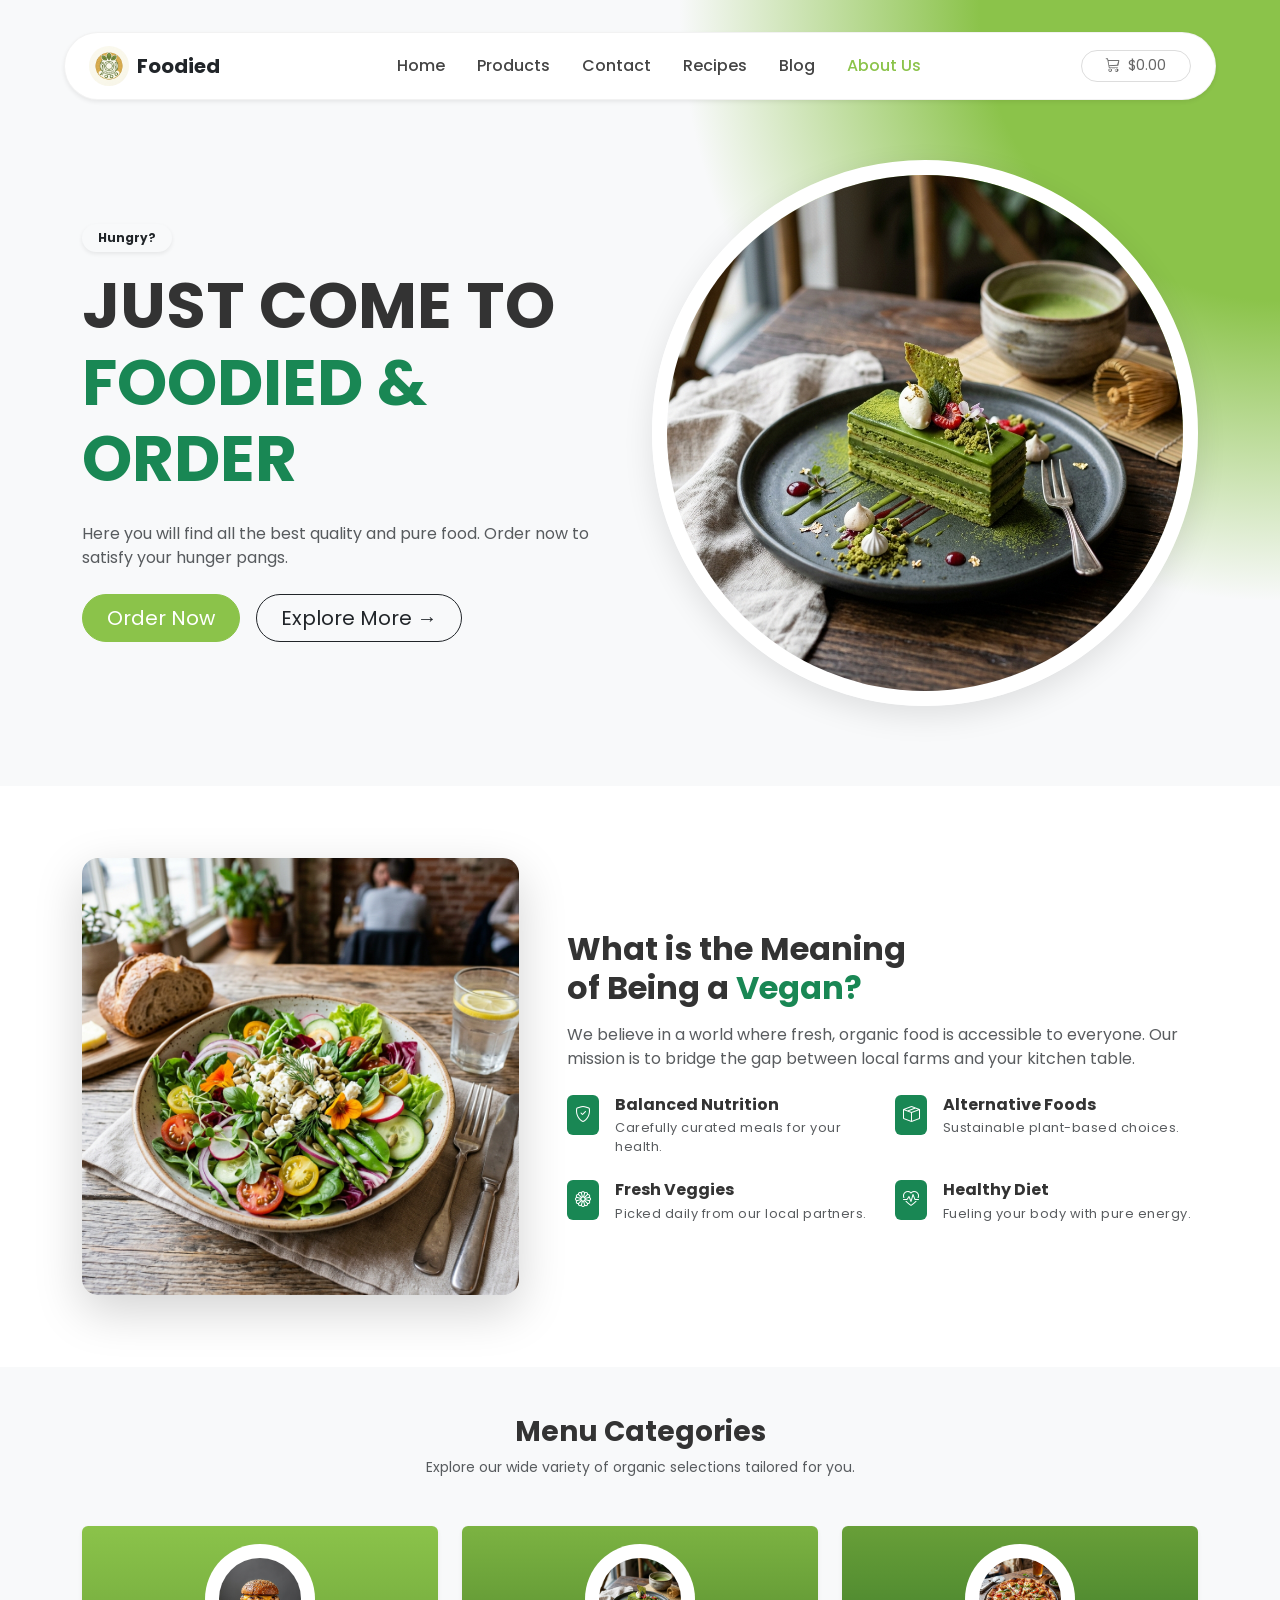
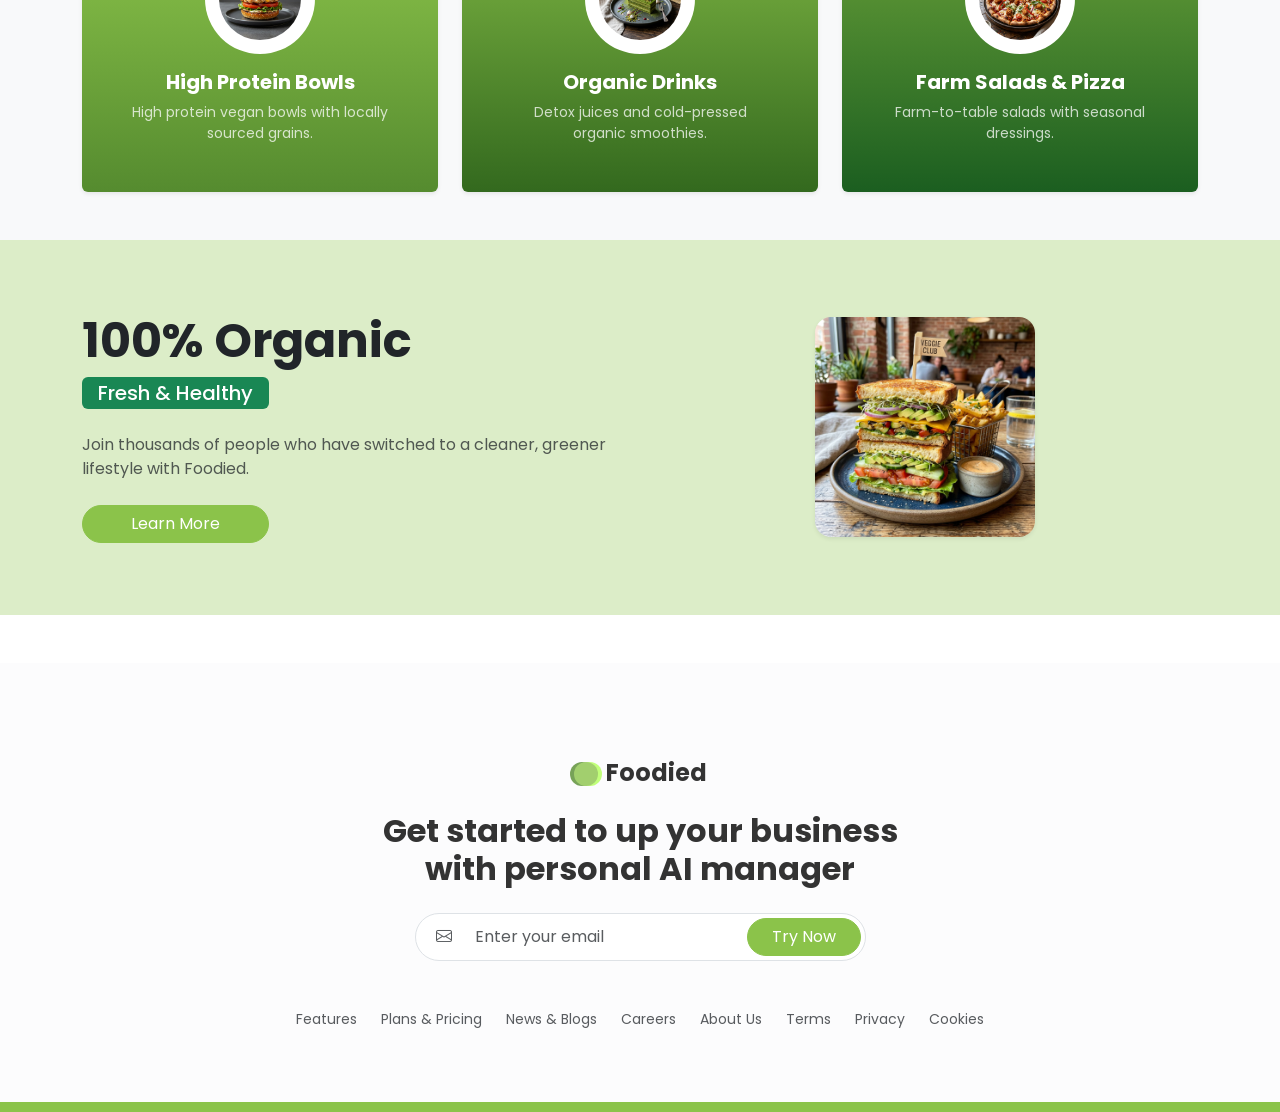
==== about.html @ d5b2a20b "Add files via upload" ====
<!DOCTYPE html>
<html lang="en">
<head>
    <meta charset="UTF-8">
    <meta name="viewport" content="width=device-width, initial-scale=1.0">
    <title>Foodie - Order Now</title>
    <link href="https://cdn.jsdelivr.net/npm/bootstrap@5.3.0/dist/css/bootstrap.min.css" rel="stylesheet">
    <link rel="stylesheet" href="https://cdn.jsdelivr.net/npm/bootstrap-icons@1.11.1/font/bootstrap-icons.css">
    <link href="https://fonts.googleapis.com/css2?family=Poppins:wght@300;400;600;700&display=swap" rel="stylesheet">
     <!-- 💡 ភ្ជាប់បណ្ណាល័យ Animate.css -->
    <link rel="stylesheet" href="https://cdnjs.cloudflare.com/ajax/libs/animate.css/4.1.1/animate.min.css"/>
    <link rel="stylesheet" href="style.css">
</head>
<body>

    <nav class="navbar navbar-expand-lg navbar-floating mt-4">
        <div class="container bg-white shadow-sm rounded-pill py-2 px-4">
            <a class="navbar-brand d-flex align-items-center" href="index.html">
                <div class="logo-placeholder me-2">
                    <img src="image/foodlogo1.jfif" alt="Logo" class="rounded-circle" width="40px" height="40px">
                </div>
                <span class="fw-bold text-dark">Foodied</span>
            </a>

            <button class="navbar-toggler border-0 shadow-none" type="button" data-bs-toggle="collapse" data-bs-target="#navbarNav">
                <span class="navbar-toggler-icon"></span>
            </button>

            <div class="collapse navbar-collapse justify-content-center" id="navbarNav">
                <ul class="navbar-nav gap-3">
                    <li class="nav-item"><a class="nav-link fw-medium" href="index.html">Home</a></li>
                    <li class="nav-item"><a class="nav-link active fw-medium" href="ourproduct.html">Products</a></li>
                    <li class="nav-item"><a class="nav-link fw-medium" href="contact.html">Contact</a></li>
                    <li class="nav-item"><a class="nav-link fw-medium" href="recipe.html">Recipes</a></li>
                    <li class="nav-item"><a class="nav-link fw-medium" href="blog.html">Blog</a></li>
                    <li class="nav-item"><a class="nav-link active fw-medium" href="about.html">About Us</a></li>
                </ul>
            </div>

            <div class="d-lg-none mt-2">
                <button class="btn btn-outline-secondary rounded-pill w-100" type="button" data-bs-toggle="offcanvas" data-bs-target="#cartSidebar">
                    <i class="bi bi-cart3 me-2"></i>Cart (<span class="cart-count">0</span>) - $<span class="cart-total-nav">0.00</span>
                </button>
            </div>
            <div class="d-none d-lg-flex align-items-center gap-2">
                <button class="btn btn-outline-secondary rounded-pill px-4 py-1" type="button" id="currencyBtn" data-bs-toggle="offcanvas" data-bs-target="#cartSidebar">
                    <i class="bi bi-cart3 me-2"></i>$<span class="cart-total-main">0.00</span>
                </button>
        </div>
        </div>
    </nav>

    <section class="hero-section bg-light">
        <div class="container">
            <div class="row align-items-center">
                <div class="col-md-6">
                    <span class="badge rounded-pill bg-light text-dark mb-3 px-3 py-2 shadow-sm">Hungry?</span>
                    <h1 class="display-3 fw-bold">JUST COME TO <br><span class="text-success">FOODIED & ORDER</span></h1>
                    <p class="text-muted my-4">Here you will find all the best quality and pure food. Order now to satisfy your hunger pangs.</p>
                    <div class="d-flex gap-3">
                        <button class="btn btn-success btn-lg rounded-pill px-4">Order Now</button>
                        <button class="btn btn-outline-dark btn-lg rounded-pill px-4">Explore More &rarr;</button>
                    </div>
                </div>
                <div class="col-md-6 text-center position-relative mt-4 mt-md-0">
                    <img src="image/matcha-dessert.jpg" alt="Hero Food" class="img-fluid rounded-circle border-green-main">
                </div>
            </div>
        </div>
    </section>

    <section class="container py-5 my-4">
        <div class="row align-items-center g-5">
            <div class="col-md-5 text-center">
                <img src="image/salads.jpg" class="img-fluid rounded-4 shadow-lg w-100" style="max-height: 450px; object-fit: cover;" alt="Our Mission Team">
            </div>
            <div class="col-md-7">
                <h2 class="fw-bold mb-3">What is the Meaning <br> of Being a <span class="text-success">Vegan?</span></h2>
                <p class="text-muted mb-4">We believe in a world where fresh, organic food is accessible to everyone. Our mission is to bridge the gap between local farms and your kitchen table.</p>
                
                <div class="row g-4">
                    <div class="col-6 d-flex align-items-start gap-3">
                        <div class="bg-success text-white rounded p-2"><i class="bi bi-shield-check"></i></div>
                        <div>
                            <h6 class="fw-bold mb-1">Balanced Nutrition</h6>
                            <p class="x-small text-muted mb-0">Carefully curated meals for your health.</p>
                        </div>
                    </div>
                    <div class="col-6 d-flex align-items-start gap-3">
                        <div class="bg-success text-white rounded p-2"><i class="bi bi-box-seam"></i></div>
                        <div>
                            <h6 class="fw-bold mb-1">Alternative Foods</h6>
                            <p class="x-small text-muted mb-0">Sustainable plant-based choices.</p>
                        </div>
                    </div>
                    <div class="col-6 d-flex align-items-start gap-3">
                        <div class="bg-success text-white rounded p-2"><i class="bi bi-flower1"></i></div>
                        <div>
                            <h6 class="fw-bold mb-1">Fresh Veggies</h6>
                            <p class="x-small text-muted mb-0">Picked daily from our local partners.</p>
                        </div>
                    </div>
                    <div class="col-6 d-flex align-items-start gap-3">
                        <div class="bg-success text-white rounded p-2"><i class="bi bi-heart-pulse"></i></div>
                        <div>
                            <h6 class="fw-bold mb-1">Healthy Diet</h6>
                            <p class="x-small text-muted mb-0">Fueling your body with pure energy.</p>
                        </div>
                    </div>
                </div>
            </div>
        </div>
    </section>

    <section class="bg-light py-5">
        <div class="container text-center">
            <h3 class="fw-bold mb-2">Menu Categories</h3>
            <p class="text-muted small mb-5">Explore our wide variety of organic selections tailored for you.</p>
            
            <div class="row g-4">
                <div class="col-md-4">
                    <div class="category-card-v2 p-5 text-white rounded position-relative overflow-hidden shadow-sm" style="background: linear-gradient(180deg, #8bc34a 0%, #558b2f 100%);">
                        <div class="cat-circle mb-3 mx-auto">
                            <img src="image/chicken-burger.jpg" class="rounded-circle border border-white border-4" width="90" height="90" style="object-fit: cover;">
                        </div>
                        <h5 class="fw-bold">High Protein Bowls</h5>
                        <p class="small opacity-75 mb-0">High protein vegan bowls with locally sourced grains.</p>
                    </div>
                </div>
                <div class="col-md-4">
                    <div class="category-card-v2 p-5 text-white rounded position-relative overflow-hidden shadow-sm" style="background: linear-gradient(180deg, #7cb342 0%, #33691e 100%);">
                        <div class="cat-circle mb-3 mx-auto">
                            <img src="image/matcha-dessert.jpg" class="rounded-circle border border-white border-4" width="90" height="90" style="object-fit: cover;">
                        </div>
                        <h5 class="fw-bold">Organic Drinks</h5>
                        <p class="small opacity-75 mb-0">Detox juices and cold-pressed organic smoothies.</p>
                    </div>
                </div>
                <div class="col-md-4">
                    <div class="category-card-v2 p-5 text-white rounded position-relative overflow-hidden shadow-sm" style="background: linear-gradient(180deg, #689f38 0%, #1b5e20 100%);">
                        <div class="cat-circle mb-3 mx-auto">
                            <img src="image/chicken-pizza.jpg" class="rounded-circle border border-white border-4" width="90" height="90" style="object-fit: cover;">
                        </div>
                        <h5 class="fw-bold">Farm Salads & Pizza</h5>
                        <p class="small opacity-75 mb-0">Farm-to-table salads with seasonal dressings.</p>
                    </div>
                </div>
            </div>
        </div>
    </section>

    <section class="organic-banner py-5" style="background-color: #dcedc8;">
        <div class="container py-4">
            <div class="row align-items-center">
                <div class="col-md-6">
                    <h2 class="display-5 fw-bold text-dark">100% Organic</h2>
                    <h3 class="bg-success d-inline-block text-white px-3 py-1 rounded fs-5 fw-medium">Fresh & Healthy</h3>
                    <p class="mt-3 text-muted">Join thousands of people who have switched to a cleaner, greener lifestyle with Foodied.</p>
                    <button class="btn btn-success rounded-pill px-5 mt-2">Learn More</button>
                </div>
                <div class="col-md-6 d-none d-md-block text-center">
                    <img src="image/veggie-sandwich.jpg" class="img-fluid rounded-4 shadow-sm opacity-90" style="max-height: 220px; object-fit: cover;" alt="Vegetable Medley">
                </div>
            </div>
        </div>
    </section>
    <!--card-->
   <!-- 🛍️ Shopping Cart Offcanvas Sidebar -->
    <div class="offcanvas offcanvas-end rounded-start-4" tabindex="-1" id="cartSidebar" aria-labelledby="cartSidebarLabel">
        <div class="offcanvas-header border-bottom">
            <h5 class="offcanvas-title fw-bold" id="cartSidebarLabel"><i class="bi bi-basket3-fill text-success me-2"></i>My Cart</h5>
            <button type="button" class="btn-close shadow-none" data-bs-dismiss="offcanvas" aria-label="Close"></button>
        </div>
        <div class="offcanvas-body d-flex flex-column justify-content-between">
            <div id="cartItemsList" class="overflow-y-auto pe-2">
                <p class="text-muted text-center py-5 empty-cart-msg">Your cart is empty!</p>
            </div>
            
            <!-- 🎯 ផ្នែកជ្រើសរើសលេខតុ (Table Number Option) -->
            <div class="customer-info-form border-top pt-3 mt-2 text-start">
                <div class="mb-3 position-relative">
                    <label for="customerTable" class="form-label small fw-bold text-dark d-flex align-items-center gap-1 mb-1">
                        <span>🎯</span> សូមជ្រើសរើសលេខតុរបស់អ្នក <span class="text-danger small">*</span>
                    </label>
                    <div class="input-group input-group-sm">
                        <span class="input-group-text bg-white border-end-0 text-muted rounded-start-3"><i class="bi bi-grid-3x3-gap-fill text-success"></i></span>
                        <select id="customerTable" class="form-select border-start-0 rounded-end-3 ps-1 shadow-none" style="cursor: pointer;">
                            <option value="" selected disabled>-- ចុចទីនេះដើម្បីរើសលេខតុ --</option>
                            <option value="Table 1">🪑 Table 01</option>
                            <option value="Table 2">🪑 Table 02</option>
                            <option value="Table 3">🪑 Table 03</option>
                            <option value="Table 4">🪑 Table 04</option>
                            <option value="Table 5">🪑 Table 05</option>
                            <option value="Table 6">🪑 Table 06</option>
                            <option value="Table 7">🪑 Table 07</option>
                            <option value="Table 8">🪑 Table 08</option>
                            <option value="Table 9">🪑 Table 09</option>
                            <option value="Table 10">🪑 Table 10</option>
                        </select>
                    </div>
                </div>
            </div>

            <div class="border-top pt-3 mt-3">
                <div class="d-flex justify-content-between align-items-center mb-3">
                    <span class="fw-semibold fs-5 text-dark">Total:</span>
                    <span class="fw-bold fs-4 text-success">$<span id="cartTotalValue">0.00</span></span>
                </div>
                <button id="checkoutBtn" class="btn btn-success btn-lg rounded-pill w-100 py-2 fw-medium shadow-sm mb-2">Proceed To Checkout</button>
                <button class="btn btn-outline-danger btn-sm rounded-pill w-100 py-1" id="clearCartBtn">Clear All</button>
            </div>
        </div>
    </div>
    <footer class="footer-section pt-5 mt-5">
        <div class="container text-center py-5">
            <div class="d-flex justify-content-center align-items-center mb-4">
                <div class="footer-logo-icon me-2"></div>
                <span class="fw-bold h4 mb-0">Foodied</span>
            </div>

            <h2 class="fw-bold mb-4">Get started to up your business <br> with personal AI manager</h2>

            <div class="row justify-content-center mb-5">
                <div class="col-md-6 col-lg-5">
                    <div class="newsletter-form d-flex align-items-center p-1 bg-white border rounded-pill">
                        <div class="input-group">
                            <span class="input-group-text border-0 bg-transparent ps-3">
                                <i class="bi bi-envelope text-muted"></i>
                            </span>
                            <input type="email" class="form-control border-0 shadow-none" placeholder="Enter your email">
                            <button class="btn btn-success rounded-pill px-4 ms-2" type="button">Try Now</button>
                        </div>
                    </div>
                </div>
            </div>

            <div class="footer-links d-flex flex-wrap justify-content-center gap-4 mb-4">
                <a href="#" class="text-decoration-none text-muted small">Features</a>
                <a href="#" class="text-decoration-none text-muted small">Plans & Pricing</a>
                <a href="#" class="text-decoration-none text-muted small">News & Blogs</a>
                <a href="#" class="text-decoration-none text-muted small">Careers</a>
                <a href="#" class="text-decoration-none text-muted small">About Us</a>
                <a href="#" class="text-decoration-none text-muted small">Terms</a>
                <a href="#" class="text-decoration-none text-muted small">Privacy</a>
                <a href="#" class="text-decoration-none text-muted small">Cookies</a>
            </div>
        </div>
        
        <div class="footer-bottom-bar"></div>
    </footer>

   <script src="https://code.jquery.com/jquery-3.6.0.min.js"></script>
    <script src="https://cdn.jsdelivr.net/npm/bootstrap@5.3.0/dist/js/bootstrap.bundle.min.js"></script>
    <script src="cart.js?v=1.1"></script>
    <script src="script.js"></script>
</body>
</html>
---- style.css ----
/* ==========================================================================
   1. GLOBAL STYLES & BODY
   ========================================================================== */
body {
    font-family: 'Poppins', sans-serif;
    color: #333;
    overflow-x: hidden;
    padding-top: 0;
}

/* ==========================================================================
   2. HEADER / NAVIGATION (Fixed Floating & Mobile Menu Layout)
   ========================================================================== */
.navbar-floating {
    position: absolute;
    top: 0;
    width: 100%;
    z-index: 1050; /* 💡 បង្កើន z-index ដើម្បីកុំឱ្យប្រអប់ផ្សេងៗបាំងពេលទម្លាក់ម៉ឺនុយ */
}

.navbar-floating .container {
    max-width: 90%;
    border: 1px solid rgba(0,0,0,0.05);
    transition: all 0.3s ease;
}

.nav-link {
    color: #444 !important;
    transition: color 0.3s ease;
}

.nav-link:hover, .nav-link.active {
    color: #8bc34a !important; /* Matches our brand green */
}

#currencyBtn {
    border-color: #ddd;
    color: #666;
    font-size: 0.9rem;
}

#currencyBtn:hover {
    background-color: #f8f9fa;
    color: #333;
}

/* 💡 បន្ថែមស្ទីលសម្រាប់ម៉ឺនុយទូរស័ព្ទ (Mobile Menu Dropdown) */
@media (max-width: 991.98px) {
    .navbar-floating .navbar-collapse {
        background-color: #ffffff; /* ធ្វើឱ្យប្រអប់ទម្លាក់មកមានពណ៌ស */
        margin-top: 15px;
        padding: 20px;
        border-radius: 20px;
        box-shadow: 0 15px 30px rgba(0,0,0,0.1);
        border: 1px solid rgba(0,0,0,0.05);
    }
    
    .navbar-floating .container {
        border-radius: 25px !important; /* រក្សារាង Pill លើ Mobile */
    }
}

/* ==========================================================================
   3. HERO SECTION (Adjusted Padding to avoid overlap)
   ========================================================================== */
.hero-section {
    padding: 160px 0 80px 0; /* 💡 បង្កើន padding-top ដើម្បីរុញអក្សរចុះមកក្រោម កុំឱ្យ Nav បាំង */
    background: radial-gradient(circle at top right, #8bc34a 20%, transparent 40%);
}

@media (max-width: 767.98px) {
    .hero-section {
        padding: 130px 0 60px 0; /* កែសម្រួល padding ឱ្យសមស្របនឹងអេក្រង់ទូរស័ព្ទ */
        text-center: center; /* ធ្វើឱ្យអក្សរនៅចំកណ្តាលលើទូរស័ព្ទ */
    }
}

/* ==========================================================================
   4. PRODUCT CARDS & POPULAR ITEMS (Fixed Image Overlap & Sizes)
   ========================================================================== */
.border-green-main {
    border: 15px solid #ffffff;
    box-shadow: 0 10px 30px rgba(0,0,0,0.1);
}

.food-card {
    border-radius: 20px;
    background: #fff;
    transition: transform 0.3s ease, box-shadow 0.3s ease;
}

.food-card:hover {
    transform: translateY(-10px);
    box-shadow: 0 15px 30px rgba(0,0,0,0.1) !important;
}

.img-container img {
    width: 120px;
    height: 120px;
    object-fit: cover;
    border: 5px solid #8bc34a;
}

/* 💡 បន្ថែមការរៀបចំទម្រង់ប៊ូតុង និងកាតទំនិញនៅលើទូរស័ព្ទដៃ */
@media (max-width: 575.98px) {
    .food-card {
        padding: 15px !important; /* បន្ថយគម្លាតក្នុងប្រអប់បន្តិចពេលអេក្រង់តូច */
    }
    .img-container img {
        width: 90px;  /* បន្ថយទំហំរូបភាពលើទូរស័ព្ទកុំឱ្យធំពេក */
        height: 90px;
    }
    .food-card h5 {
        font-size: 0.95rem; /* បង្រួមអក្សរចំណងជើងទំនិញ */
    }
}

.btn-success {
    background-color: #8bc34a;
    border-color: #8bc34a;
}

.btn-success:hover {
    background-color: #7cb342;
    border-color: #7cb342;
}

/* ==========================================================================
   5. RECIPE PAGE & PROMO BOXES
   ========================================================================== */
.promo-box {
    border-radius: 4px;
    background-size: cover;
    background-position: center;
    min-height: 250px;
}

.main-promo { background-color: #f8f9fa; border: 1px solid #eee; }
.sale-promo { background-color: #ffb300; }
.green-promo { background-color: #7cb342; }
.red-promo { background-color: #c62828; }

.category-card {
    transition: transform 0.3s ease;
}

.category-card:hover {
    transform: translateY(-5px);
    background-color: #ffffff !important;
    box-shadow: 0 5px 15px rgba(0,0,0,0.05);
}

.w-fit { width: fit-content; }

/* ==========================================================================
   6. FOOTER STYLES (Standard Footer)
   ========================================================================== */
.footer-section {
    background-color: #fcfcfd;
}

.footer-logo-icon {
    width: 24px;
    height: 24px;
    background-color: #8bc34a;
    border-radius: 50%;
    box-shadow: 4px 0 0 #b2ff59, -4px 0 0 #558b2f;
    opacity: 0.8;
}

.newsletter-form {
    background: #ffffff;
    border: 1px solid #e0e0e0;
    border-radius: 50px;
}

.newsletter-form .form-control:focus {
    box-shadow: none;
}

.footer-links a:hover {
    color: #8bc34a !important;
}

.footer-bottom-bar {
    height: 10px;
    background-color: #8bc34a;
    width: 100%;
}

/* ==========================================================================
   7. RECIPE FOOTER & ABOUT PAGE STYLES
   ========================================================================== */
.recipe-footer {
    background-color: #f9f9f9;
}

.footer-logo-dot {
    width: 20px;
    height: 20px;
    background-color: #8bc34a;
    border-radius: 50%;
    position: relative;
}

.footer-logo-dot::after {
    content: '';
    position: absolute;
    width: 100px; /* 💡 Fix: បង្កើនទំហំ width ឱ្យត្រូវកុំឱ្យបាត់រូបភាព */
    height: 10px;
    background-color: transparent;
}

.newsletter-pill {
    transition: border-color 0.3s ease;
}

.newsletter-pill:focus-within {
    border-color: #8bc34a !important;
}

.recipe-footer a:hover {
    color: #8bc34a !important;
    padding-left: 5px;
    transition: all 0.3s ease;
}

.category-card-v2 {
    transition: transform 0.3s ease;
    cursor: pointer;
}

.category-card-v2:hover {
    transform: translateY(-10px);
}

.cat-circle {
    width: 110px;
    height: 110px;
    background: white;
    border-radius: 50%;
    display: flex;
    align-items: center;
    justify-content: center;
    padding: 5px;
    margin-top: -30px; 
}

.organic-banner {
    position: relative;
    overflow: hidden;
}

/* Global Extra Small Text Utility */
.x-small { 
    font-size: 0.8rem !important; 
    letter-spacing: 0.5px;
}
/*Blog*/
/* ==========================================================================
   BLOG PAGE EXCLUSIVE STYLES (blog.css)
   ========================================================================== */

/* ស្ទីលកាតព័ត៌មានប្លុក */
.blog-card {
    border-radius: 20px !important;
    overflow: hidden;
    transition: transform 0.3s ease, box-shadow 0.3s ease;
}

.blog-card:hover {
    transform: translateY(-8px);
    box-shadow: 0 15px 30px rgba(0,0,0,0.08) !important;
}

/* ប្រអប់គ្រប់គ្រងរូបភាព និង Badge លើរូប */
.blog-img-box {
    position: relative;
    overflow: hidden;
    height: 220px;
}

.blog-img-box img {
    width: 100%;
    height: 100%;
    object-fit: cover;
    transition: transform 0.5s ease;
}

.blog-card:hover .blog-img-box img {
    transform: scale(1.06);
}

.blog-badge {
    position: absolute;
    top: 15px;
    left: 15px;
    background-color: #8bc34a;
    color: #ffffff;
    font-size: 0.8rem;
    font-medium;
    padding: 6px 14px;
    border-radius: 20px;
    box-shadow: 0 4px 10px rgba(139, 195, 74, 0.3);
}

/* ព័ត៌មាន Meta (កាលបរិច្ឆេទ និងអ្នកសរសេរ) */
.blog-meta {
    font-size: 0.8rem;
    color: #888;
}

.blog-meta i {
    color: #8bc34a;
}

.blog-title a {
    font-size: 1.15rem;
    line-height: 1.4;
    transition: color 0.3s ease;
}

.blog-title a:hover, .hover-green:hover {
    color: #8bc34a !important;
}

/* តុបតែង Sidebar */
.sidebar-box {
    border-radius: 20px;
    border: 1px solid rgba(0,0,0,0.03);
}

.border-green-title {
    position: relative;
    padding-bottom: 10px;
}

.border-green-title::after {
    content: '';
    position: absolute;
    bottom: 0;
    left: 0;
    width: 40px;
    height: 3px;
    background-color: #8bc34a;
    border-radius: 2px;
}

.search-pill {
    border-radius: 30px;
}

/* តុបតែង Pagination (លេខប្តូរទំព័រ) */
.page-list-link {
    display: block;
    padding: 10px 16px;
    background-color: #f8f9fa;
    color: #444;
    text-decoration: none;
    border-radius: 50%;
    font-weight: 500;
    transition: all 0.3s ease;
}

.page-item.active .page-list-link, .page-list-link:hover {
    background-color: #8bc34a;
    color: #ffffff;
    box-shadow: 0 4px 10px rgba(139, 195, 74, 0.25);
}

/* Responsive Support */
@media (max-width: 767.98px) {
    .blog-img-box {
        height: 180px;
    }
    .blog-title a {
        font-size: 1rem;
    }
}
/*Card*/
.offcanvas {
    max-width: 360px !important;
}
.offcanvas-body::-webkit-scrollbar {
    width: 5px;
}
.offcanvas-body::-webkit-scrollbar-thumb {
    background-color: #8bc34a;
    border-radius: 10px;
}
/* ==========================================================================
   FIX CART SIDEBAR OVERLAP & MENUS
   ========================================================================== */

/* 💡 ១. កំណត់ឱ្យផ្ទាំងកន្ត្រកទំនិញ (Cart Sidebar) ស្ថិតនៅលើគេបង្អស់ជានិច្ច មិនឱ្យអ្វីបាំងបាន */
.offcanvas {
    z-index: 1100 !important; /* ធំជាង z-index របស់ Navbar */
    max-width: 360px !important;
}

/* 💡 ២. កំណត់ឱ្យផ្ទៃងងឹតនៅខាងក្រោយកន្ត្រក (Backdrop) ស្ថិតនៅពីលើ Navbar ដែរ */
.offcanvas-backdrop {
    z-index: 1090 !important;
}

/* 💡 ៣. រក្សាកម្រិត Navbar ឱ្យនៅក្រោម Cart ពេលបើកកន្ត្រកទំនិញ */
.navbar-floating {
    position: absolute;
    top: 0;
    width: 100%;
    z-index: 1050; /* តូចជាងកម្រិតរបស់ .offcanvas */
}

/* 💡 ៤. តុបតែងប្រអប់កន្ត្រកទំនិញបន្ថែមឱ្យមើលទៅស្រឡះស្អាត */
#cartItemsList {
    max-height: 60vh;
}

/* តុបតែងរបាររមូរ (Scrollbar) ក្នុងកន្ត្រកឱ្យមានរាងតូចស្អាតបែបធម្មជាតិ */
#cartItemsList::-webkit-scrollbar {
    width: 5px;
}
#cartItemsList::-webkit-scrollbar-thumb {
    background-color: #8bc34a;
    border-radius: 10px;
}

/* តុបតែងប្រអប់លោត Alert Toast ពេលទិញទំនិញ */
.toast {
    background-color: #8bc34a !important; /* ពណ៌បៃតងប្រេន Foodied */
    box-shadow: 0 10px 25px rgba(139, 195, 74, 0.3) !important;
    opacity: 0.95;
}
.toast-body {
    font-size: 0.9rem;
    letter-spacing: 0.3px;
}
/* ==========================================================================
   BLOG DETAIL EXTRA COMMENT STYLES
   ========================================================================== */
.blog-content p {
    margin-bottom: 20px;
    font-size: 0.98rem;
}

blockquote {
    font-style: italic;
    font-size: 1.05rem;
}

.comment-avatar {
    width: 50px;
    height: 50px;
    object-fit: cover;
}

.comment-form-box input:focus, .comment-form-box textarea:focus {
    border-color: #8bc34a !important;
    box-shadow: 0 0 0 0.25rem rgba(139, 195, 74, 0.15) !important;
}
/* why we choose us*/
/* ==========================================================================
   ✨ PREMIUM STYLES FOR "WHY CHOOSE US?" SECTION
   ========================================================================== */

/* ផ្ទៃខាងក្រោយបែប Gradient ស្រាលស្រទន់ */
.bg-gradient-light {
    background: linear-gradient(180deg, #fdfdfd 0%, #f4f7f4 100%);
}

/* តុបតែងអក្សរចំណងជើងឱ្យមានទឹកដម */
.section-title-accent {
    font-size: 2.2rem;
    letter-spacing: -0.5px;
    font-weight: 700 !important;
}

/* ស្ទីលកាតបែបអាជីពលំដាប់ខ្ពស់ */
.premium-feature-card {
    border-radius: 24px !important;
    background: #ffffff !important;
    transition: all 0.4s cubic-bezier(0.16, 1, 0.3, 1);
    position: relative;
}

/* ស្រមោលសាយភាយស្រាលបែបសកល (Smooth Shadow) */
.shadow-smooth {
    box-shadow: 0 10px 40px rgba(0, 0, 0, 0.03) !important;
}

/* ចលនាអណ្តែតរលូនពេល Hover លើកាត */
.premium-feature-card:hover {
    transform: translateY(-10px);
    box-shadow: 0 20px 50px rgba(139, 195, 74, 0.12) !important;
}

/* ប្រអប់រង្វង់ព័ទ្ធជុំវិញ Icon */
.feature-icon-wrapper {
    width: 70px;
    height: 70px;
    border-radius: 50%;
    display: flex;
    align-items: center;
    justify-content: center;
    font-size: 1.8rem;
    transition: all 0.3s ease;
}

/* ពណ៌ផ្ទៃខាងក្រោយ និង Icon បៃតងបែបសរីរាង្គ */
.bg-success-light {
    background-color: rgba(139, 195, 74, 0.12) !important;
    color: #8bc34a !important;
}

/* ចលនាបង្វិលថ្នមៗនៃ Icon ពេល Hover */
.premium-feature-card:hover .feature-icon-wrapper {
    background-color: #8bc34a !important;
    color: #ffffff !important;
    transform: scale(1.05);
}

/* តុបតែងចំណងជើងក្នុងកាត */
.card-heading {
    font-size: 1.25rem;
    letter-spacing: -0.2px;
}
/*Ourproduct*/
/* ជំនួយពណ៌ស្អាតបន្ថែមសម្រាប់ទំព័រ Our Product */
.bg-success-subtle {
    background-color: rgba(139, 195, 74, 0.12) !important;
}

.product-item-card {
    transition: all 0.3s ease;
}
/* Animation all page */
.animate__animated {
    --animate-duration: 0.8s; /* កំណត់ល្បឿនរត់ ០.៨ វិនាទី (ល្មមសមសួន មិនលឿនមិនយឺត) */
}

/* បន្ថែមចលនា Product Cart */
.food-card, .product-item-card .food-card, .premium-feature-card {
    transition: transform 0.4s cubic-bezier(0.16, 1, 0.3, 1), box-shadow 0.4s cubic-bezier(0.16, 1, 0.3, 1) !important;
}
/* ==========================================================================
   🎨 FOODIED PREMIUM TABLE SELECTOR STYLES
   ========================================================================== */
.foodie-table-selector .table-icon-badge {
    background-color: rgba(25, 135, 84, 0.1);
    color: #198754;
    width: 24px;
    height: 24px;
    display: flex;
    align-items: center;
    justify-content: center;
    border-radius: 6px;
    font-size: 0.85rem;
}

.foodie-table-selector .custom-select-wrapper {
    display: flex;
    align-items: center;
}

/* រចនាប្រអប់ Select ទាំងមូលឡើងវិញ */
.foodie-table-selector .custom-foodie-select {
    padding-top: 12px;
    padding-bottom: 12px;
    padding-left: 45px; /* ទុកចន្លោះសម្រាប់ Icon ខាងមុខ */
    padding-right: 40px;
    border: 1.5px solid #e2e8f0;
    border-radius: 14px !important;
    font-family: 'Poppins', 'Kantumruy Pro', sans-serif;
    font-size: 0.92rem;
    color: #4a5568;
    font-medium: 500;
    background-color: #ffffff;
    transition: all 0.3s cubic-bezier(0.4, 0, 0.2, 1);
    appearance: none; /* លុបព្រួញចាស់ចោល */
    background-image: url("data:image/svg+xml,%3csvg xmlns='http://www.w3.org/2000/svg' viewBox='0 0 16 16'%3e%3cpath fill='none' stroke='%23198754' stroke-linecap='round' stroke-linejoin='round' stroke-width='2' d='m2 5 6 6 6-6'/%3e%3c/svg%3e");
    background-repeat: no-repeat;
    background-position: right 16px center;
    background-size: 12px ease;
}

/* បន្ថែម Icon លេចធ្លោនៅខាងក្នុងប្រអប់ Select */
.foodie-table-selector .select-leading-icon {
    position: absolute;
    left: 16px;
    z-index: 5;
    pointer-events: none;
    font-size: 1.1rem;
    display: flex;
    align-items: center;
    transition: all 0.3s ease;
}

/* 💥 Hover Effect: ពេលក្រឡែកមកមើល ឬដាក់ Mouse ពីលើ */
.foodie-table-selector .custom-foodie-select:hover {
    border-color: #A3E635; /* ពណ៌បៃតងខ្ចីបែប Foodie */
    background-color: #f8fafc;
}

/* 💥 Focus Effect: ពេលចុចជ្រើសរើស */
.foodie-table-selector .custom-foodie-select:focus {
    border-color: #198754;
    background-color: #fff;
    box-shadow: 0 0 0 4px rgba(25, 135, 84, 0.15) !important;
}

/* រចនាផ្ទាំង Option ពេលទម្លាក់ចុះក្រោម */
.foodie-table-selector .custom-foodie-select option {
    padding: 12px;
    font-size: 1rem;
    background-color: #ffffff;
    color: #2d3748;
}

/* សម្រាប់ទូរស័ព្ទដៃឱ្យមើលទៅរឹតតែហាប់ណែនស្អាត */
@media (max-width: 576px) {
    .foodie-table-selector .custom-foodie-select {
        padding-top: 10px;
        padding-bottom: 10px;
        font-size: 0.88rem;
        border-radius: 12px !important;
    }
    .foodie-table-selector .select-leading-icon {
        font-size: 1rem;
        left: 14px;
    }
}
/*Select Box Cart*/
/* រចនាបថលម្អិតសម្រាប់ Custom Select Box */
    .custom-foodied-select {
        height: 48px;
        font-size: 0.95rem;
        border: 1px solid rgba(0, 0, 0, 0.08);
        background-color: #ffffff;
        color: #212529 !important;
        transition: all 0.25s cubic-bezier(0.4, 0, 0.2, 1);
    }
    
    /* ពេលភ្ញៀវចុចចំ (Focus) ឱ្យលោតពន្លឺរង្សីពណ៌បៃតងស្រទន់ */
    .custom-foodied-select:focus {
        border-color: #198754 !important;
        box-shadow: 0 0 0 4px rgba(25, 135, 84, 0.15) !important;
        background-color: #ffffff;
    }
    
    /* កែសម្រួលគម្លាត Padding ខាងឆ្វេងសម្រាប់ទុកចន្លោះឱ្យ Icon */
    .py-2-5 {
        padding-top: 0.65rem !important;
        padding-bottom: 0.65rem !important;
    }
    .ps-5 {
        padding-left: 2.85rem !important;
    }
    
    /* បង្កើត Smooth Animation សម្រាប់ Wrapper */
    .table-selection-wrapper {
        animation: fadeInUp 0.5s ease;
    }
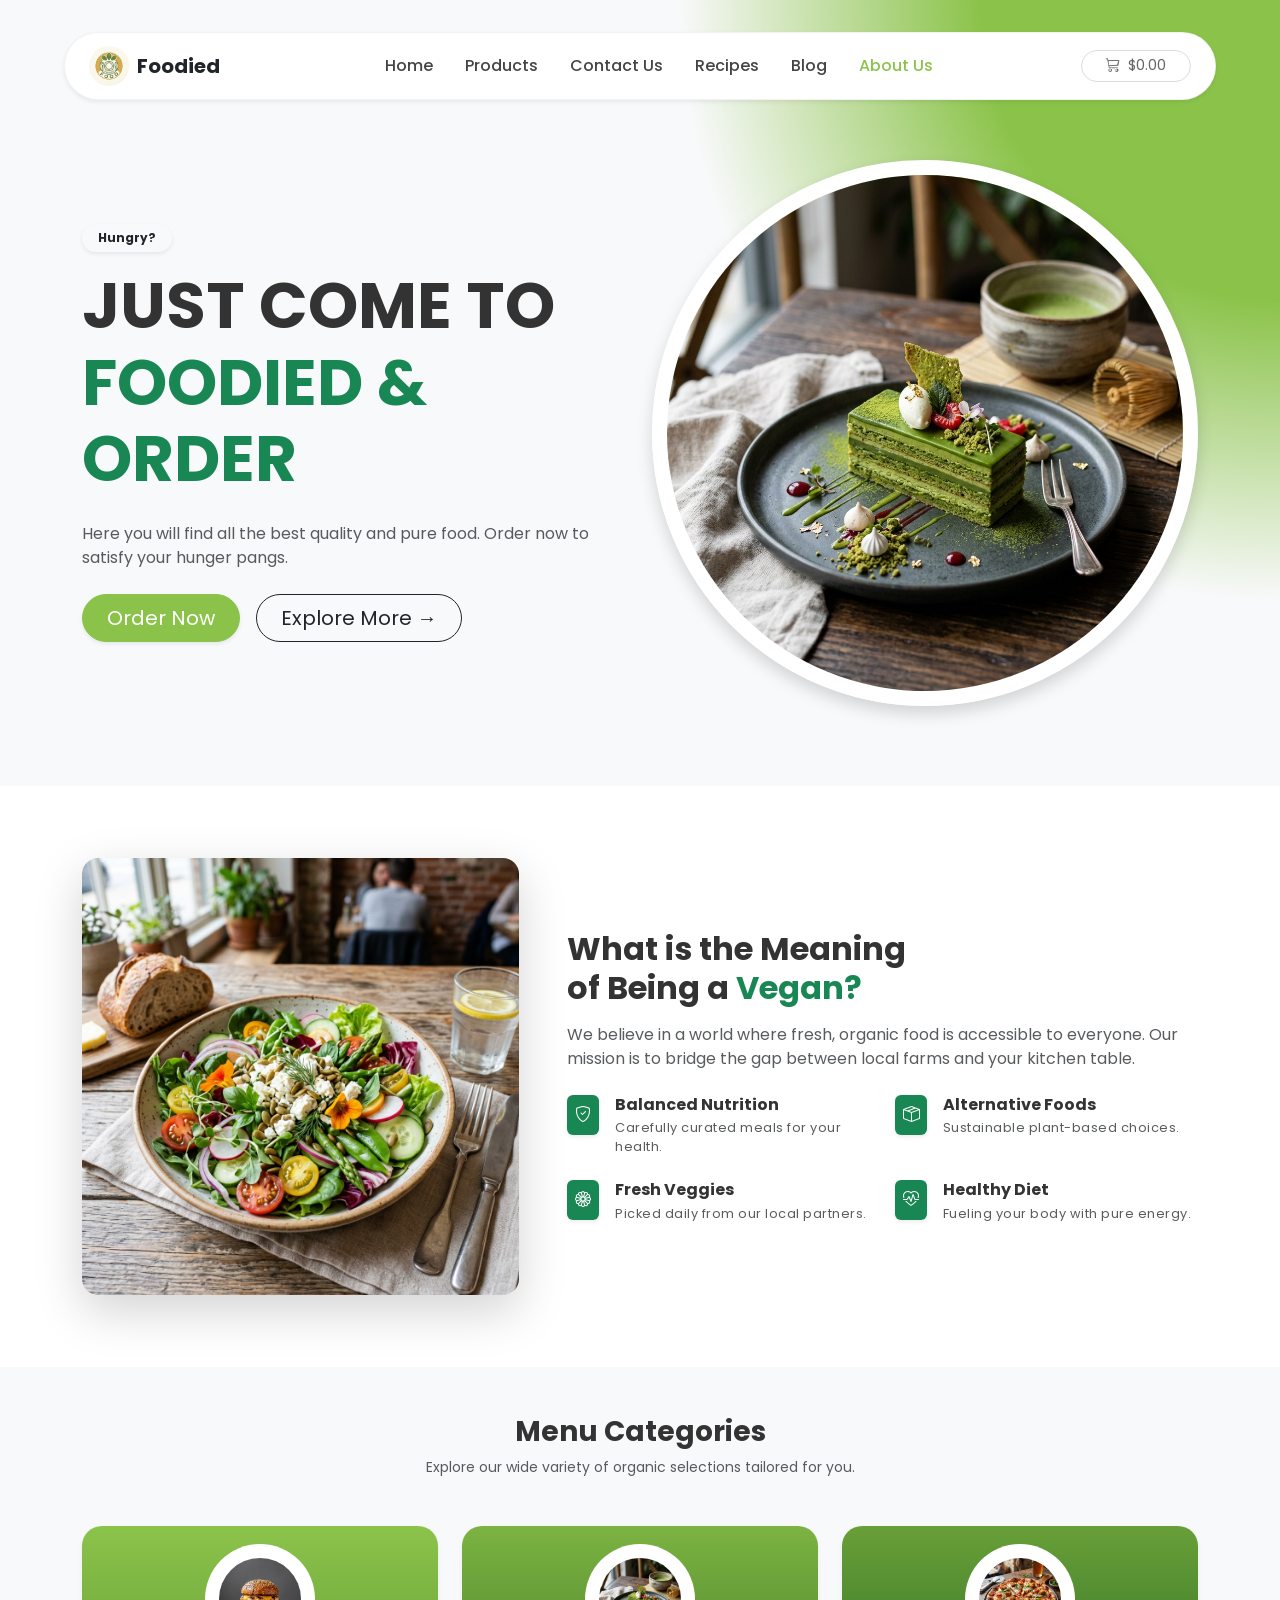
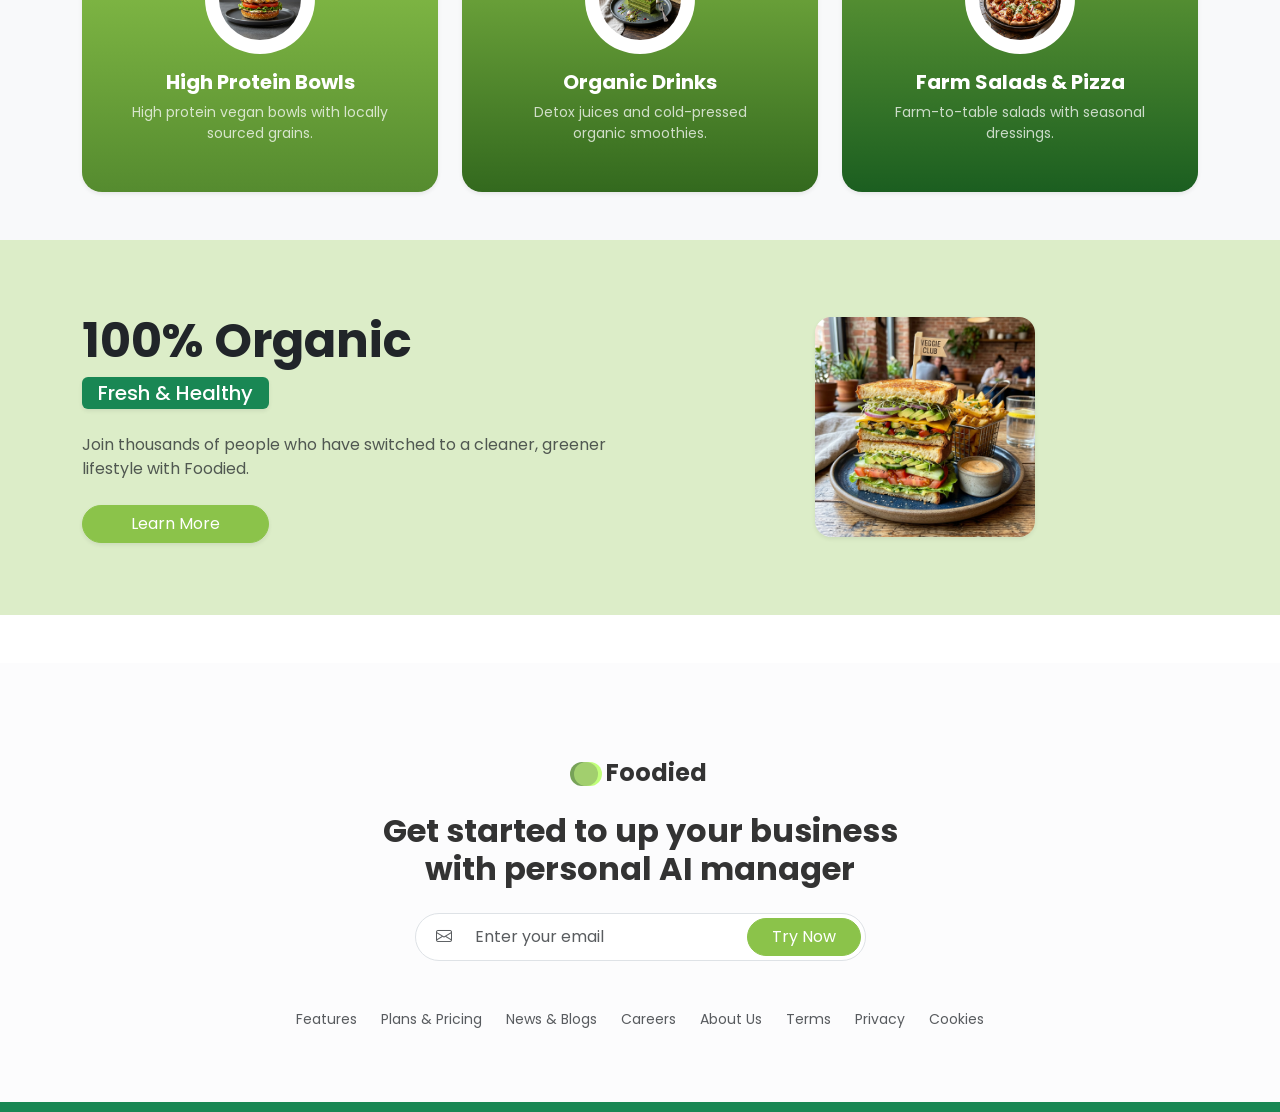
==== commit b77f779b: "about.html" ====
--- a/about.html
+++ b/about.html
@@ -3,16 +3,41 @@
 <head>
     <meta charset="UTF-8">
     <meta name="viewport" content="width=device-width, initial-scale=1.0">
-    <title>Foodie - Order Now</title>
+    <title>Foodied - About Us</title>
     <link href="https://cdn.jsdelivr.net/npm/bootstrap@5.3.0/dist/css/bootstrap.min.css" rel="stylesheet">
     <link rel="stylesheet" href="https://cdn.jsdelivr.net/npm/bootstrap-icons@1.11.1/font/bootstrap-icons.css">
-    <link href="https://fonts.googleapis.com/css2?family=Poppins:wght@300;400;600;700&display=swap" rel="stylesheet">
+    <link href="https://fonts.googleapis.com/css2?family=Poppins:wght@300;400;500;600;700&display=swap" rel="stylesheet">
      <!-- 💡 ភ្ជាប់បណ្ណាល័យ Animate.css -->
     <link rel="stylesheet" href="https://cdnjs.cloudflare.com/ajax/libs/animate.css/4.1.1/animate.min.css"/>
     <link rel="stylesheet" href="style.css">
+    
+    <style>
+        /* 🎨 ស្ទីលបន្ថែមផ្តាច់មុខសម្រាប់ Custom Select Box តាមរូប edited-image.png */
+        .custom-foodied-select {
+            height: 48px;
+            font-size: 0.95rem;
+            border: 1px solid rgba(0, 0, 0, 0.08);
+            background-color: #ffffff;
+            color: #212529 !important;
+            transition: all 0.25s cubic-bezier(0.4, 0, 0.2, 1);
+        }
+        .custom-foodied-select:focus {
+            border-color: #198754 !important;
+            box-shadow: 0 0 0 4px rgba(25, 135, 84, 0.15) !important;
+            background-color: #ffffff;
+        }
+        .py-2-5 {
+            padding-top: 0.65rem !important;
+            padding-bottom: 0.65rem !important;
+        }
+        .ps-5 {
+            padding-left: 2.85rem !important;
+        }
+    </style>
 </head>
 <body>
 
+    <!-- ⚡ Header Navigation Bar (Fixed & Responsive) -->
     <nav class="navbar navbar-expand-lg navbar-floating mt-4">
         <div class="container bg-white shadow-sm rounded-pill py-2 px-4">
             <a class="navbar-brand d-flex align-items-center" href="index.html">
@@ -27,81 +52,85 @@
             </button>
 
             <div class="collapse navbar-collapse justify-content-center" id="navbarNav">
-                <ul class="navbar-nav gap-3">
+                <ul class="navbar-nav gap-2 gap-lg-3 my-2 my-lg-0">
                     <li class="nav-item"><a class="nav-link fw-medium" href="index.html">Home</a></li>
-                    <li class="nav-item"><a class="nav-link active fw-medium" href="ourproduct.html">Products</a></li>
-                    <li class="nav-item"><a class="nav-link fw-medium" href="contact.html">Contact</a></li>
+                    <li class="nav-item"><a class="nav-link fw-medium" href="ourproduct.html">Products</a></li>
+                    <li class="nav-item"><a class="nav-link fw-medium" href="contact.html">Contact Us</a></li>
                     <li class="nav-item"><a class="nav-link fw-medium" href="recipe.html">Recipes</a></li>
                     <li class="nav-item"><a class="nav-link fw-medium" href="blog.html">Blog</a></li>
-                    <li class="nav-item"><a class="nav-link active fw-medium" href="about.html">About Us</a></li>
+                    <li class="nav-item"><a class="nav-link active fw-medium" href="about.html">About Us</a></li> <!-- 💡 Fix: Active តែលើ About Us ប៉ុណ្ណោះ -->
                 </ul>
-            </div>
-
-            <div class="d-lg-none mt-2">
-                <button class="btn btn-outline-secondary rounded-pill w-100" type="button" data-bs-toggle="offcanvas" data-bs-target="#cartSidebar">
-                    <i class="bi bi-cart3 me-2"></i>Cart (<span class="cart-count">0</span>) - $<span class="cart-total-nav">0.00</span>
-                </button>
-            </div>
+                <!-- ប៊ូតុង Cart លើ Mobile -->
+                <div class="d-lg-none mt-2">
+                    <button class="btn btn-outline-secondary rounded-pill w-100" type="button" data-bs-toggle="offcanvas" data-bs-target="#cartSidebar">
+                        <i class="bi bi-cart3 me-2"></i>Cart (<span class="cart-count">0</span>) - $<span class="cart-total-nav">0.00</span>
+                    </button>
+                </div>
+            </div>
+
+            <!-- ប៊ូតុង Cart លើ Desktop -->
             <div class="d-none d-lg-flex align-items-center gap-2">
                 <button class="btn btn-outline-secondary rounded-pill px-4 py-1" type="button" id="currencyBtn" data-bs-toggle="offcanvas" data-bs-target="#cartSidebar">
                     <i class="bi bi-cart3 me-2"></i>$<span class="cart-total-main">0.00</span>
                 </button>
-        </div>
+            </div>
         </div>
     </nav>
 
+    <!-- Hero Section -->
     <section class="hero-section bg-light">
-        <div class="container">
+        <div class="container animate__animated animate__fadeIn">
             <div class="row align-items-center">
                 <div class="col-md-6">
                     <span class="badge rounded-pill bg-light text-dark mb-3 px-3 py-2 shadow-sm">Hungry?</span>
                     <h1 class="display-3 fw-bold">JUST COME TO <br><span class="text-success">FOODIED & ORDER</span></h1>
                     <p class="text-muted my-4">Here you will find all the best quality and pure food. Order now to satisfy your hunger pangs.</p>
                     <div class="d-flex gap-3">
-                        <button class="btn btn-success btn-lg rounded-pill px-4">Order Now</button>
+                        <button class="btn btn-success btn-lg rounded-pill px-4 shadow-sm">Order Now</button>
                         <button class="btn btn-outline-dark btn-lg rounded-pill px-4">Explore More &rarr;</button>
                     </div>
                 </div>
                 <div class="col-md-6 text-center position-relative mt-4 mt-md-0">
-                    <img src="image/matcha-dessert.jpg" alt="Hero Food" class="img-fluid rounded-circle border-green-main">
-                </div>
-            </div>
-        </div>
-    </section>
-
+                    <img src="image/matcha-dessert.jpg" alt="Hero Food" class="img-fluid rounded-circle border-green-main shadow">
+                </div>
+            </div>
+        </div>
+    </section>
+
+    <!-- Meaning of Vegan Section -->
     <section class="container py-5 my-4">
         <div class="row align-items-center g-5">
-            <div class="col-md-5 text-center">
+            <div class="col-md-5 text-center animate__animated animate__fadeInLeft">
                 <img src="image/salads.jpg" class="img-fluid rounded-4 shadow-lg w-100" style="max-height: 450px; object-fit: cover;" alt="Our Mission Team">
             </div>
-            <div class="col-md-7">
+            <div class="col-md-7 animate__animated animate__fadeInRight">
                 <h2 class="fw-bold mb-3">What is the Meaning <br> of Being a <span class="text-success">Vegan?</span></h2>
                 <p class="text-muted mb-4">We believe in a world where fresh, organic food is accessible to everyone. Our mission is to bridge the gap between local farms and your kitchen table.</p>
                 
                 <div class="row g-4">
                     <div class="col-6 d-flex align-items-start gap-3">
-                        <div class="bg-success text-white rounded p-2"><i class="bi bi-shield-check"></i></div>
+                        <div class="bg-success text-white rounded p-2 shadow-sm"><i class="bi bi-shield-check"></i></div>
                         <div>
                             <h6 class="fw-bold mb-1">Balanced Nutrition</h6>
                             <p class="x-small text-muted mb-0">Carefully curated meals for your health.</p>
                         </div>
                     </div>
                     <div class="col-6 d-flex align-items-start gap-3">
-                        <div class="bg-success text-white rounded p-2"><i class="bi bi-box-seam"></i></div>
+                        <div class="bg-success text-white rounded p-2 shadow-sm"><i class="bi bi-box-seam"></i></div>
                         <div>
                             <h6 class="fw-bold mb-1">Alternative Foods</h6>
                             <p class="x-small text-muted mb-0">Sustainable plant-based choices.</p>
                         </div>
                     </div>
                     <div class="col-6 d-flex align-items-start gap-3">
-                        <div class="bg-success text-white rounded p-2"><i class="bi bi-flower1"></i></div>
+                        <div class="bg-success text-white rounded p-2 shadow-sm"><i class="bi bi-flower1"></i></div>
                         <div>
                             <h6 class="fw-bold mb-1">Fresh Veggies</h6>
                             <p class="x-small text-muted mb-0">Picked daily from our local partners.</p>
                         </div>
                     </div>
                     <div class="col-6 d-flex align-items-start gap-3">
-                        <div class="bg-success text-white rounded p-2"><i class="bi bi-heart-pulse"></i></div>
+                        <div class="bg-success text-white rounded p-2 shadow-sm"><i class="bi bi-heart-pulse"></i></div>
                         <div>
                             <h6 class="fw-bold mb-1">Healthy Diet</h6>
                             <p class="x-small text-muted mb-0">Fueling your body with pure energy.</p>
@@ -112,6 +141,7 @@
         </div>
     </section>
 
+    <!-- Menu Categories Section -->
     <section class="bg-light py-5">
         <div class="container text-center">
             <h3 class="fw-bold mb-2">Menu Categories</h3>
@@ -119,27 +149,27 @@
             
             <div class="row g-4">
                 <div class="col-md-4">
-                    <div class="category-card-v2 p-5 text-white rounded position-relative overflow-hidden shadow-sm" style="background: linear-gradient(180deg, #8bc34a 0%, #558b2f 100%);">
+                    <div class="category-card-v2 p-5 text-white rounded position-relative overflow-hidden shadow-sm" style="background: linear-gradient(180deg, #8bc34a 0%, #558b2f 100%); border-radius: 20px !important;">
                         <div class="cat-circle mb-3 mx-auto">
-                            <img src="image/chicken-burger.jpg" class="rounded-circle border border-white border-4" width="90" height="90" style="object-fit: cover;">
+                            <img src="image/chicken-burger.jpg" class="rounded-circle border border-white border-4 animate__animated animate__zoomIn" width="90" height="90" style="object-fit: cover;">
                         </div>
                         <h5 class="fw-bold">High Protein Bowls</h5>
                         <p class="small opacity-75 mb-0">High protein vegan bowls with locally sourced grains.</p>
                     </div>
                 </div>
                 <div class="col-md-4">
-                    <div class="category-card-v2 p-5 text-white rounded position-relative overflow-hidden shadow-sm" style="background: linear-gradient(180deg, #7cb342 0%, #33691e 100%);">
+                    <div class="category-card-v2 p-5 text-white rounded position-relative overflow-hidden shadow-sm" style="background: linear-gradient(180deg, #7cb342 0%, #33691e 100%); border-radius: 20px !important;">
                         <div class="cat-circle mb-3 mx-auto">
-                            <img src="image/matcha-dessert.jpg" class="rounded-circle border border-white border-4" width="90" height="90" style="object-fit: cover;">
+                            <img src="image/matcha-dessert.jpg" class="rounded-circle border border-white border-4 animate__animated animate__zoomIn" width="90" height="90" style="object-fit: cover;">
                         </div>
                         <h5 class="fw-bold">Organic Drinks</h5>
                         <p class="small opacity-75 mb-0">Detox juices and cold-pressed organic smoothies.</p>
                     </div>
                 </div>
                 <div class="col-md-4">
-                    <div class="category-card-v2 p-5 text-white rounded position-relative overflow-hidden shadow-sm" style="background: linear-gradient(180deg, #689f38 0%, #1b5e20 100%);">
+                    <div class="category-card-v2 p-5 text-white rounded position-relative overflow-hidden shadow-sm" style="background: linear-gradient(180deg, #689f38 0%, #1b5e20 100%); border-radius: 20px !important;">
                         <div class="cat-circle mb-3 mx-auto">
-                            <img src="image/chicken-pizza.jpg" class="rounded-circle border border-white border-4" width="90" height="90" style="object-fit: cover;">
+                            <img src="image/chicken-pizza.jpg" class="rounded-circle border border-white border-4 animate__animated animate__zoomIn" width="90" height="90" style="object-fit: cover;">
                         </div>
                         <h5 class="fw-bold">Farm Salads & Pizza</h5>
                         <p class="small opacity-75 mb-0">Farm-to-table salads with seasonal dressings.</p>
@@ -149,23 +179,24 @@
         </div>
     </section>
 
+    <!-- Organic Banner Section -->
     <section class="organic-banner py-5" style="background-color: #dcedc8;">
         <div class="container py-4">
             <div class="row align-items-center">
-                <div class="col-md-6">
+                <div class="col-md-6 animate__animated animate__fadeInLeft">
                     <h2 class="display-5 fw-bold text-dark">100% Organic</h2>
-                    <h3 class="bg-success d-inline-block text-white px-3 py-1 rounded fs-5 fw-medium">Fresh & Healthy</h3>
+                    <h3 class="bg-success d-inline-block text-white px-3 py-1 rounded fs-5 fw-medium shadow-sm">Fresh & Healthy</h3>
                     <p class="mt-3 text-muted">Join thousands of people who have switched to a cleaner, greener lifestyle with Foodied.</p>
-                    <button class="btn btn-success rounded-pill px-5 mt-2">Learn More</button>
-                </div>
-                <div class="col-md-6 d-none d-md-block text-center">
+                    <button class="btn btn-success rounded-pill px-5 mt-2 shadow-sm">Learn More</button>
+                </div>
+                <div class="col-md-6 d-none d-md-block text-center animate__animated animate__fadeInRight">
                     <img src="image/veggie-sandwich.jpg" class="img-fluid rounded-4 shadow-sm opacity-90" style="max-height: 220px; object-fit: cover;" alt="Vegetable Medley">
                 </div>
             </div>
         </div>
     </section>
-    <!--card-->
-   <!-- 🛍️ Shopping Cart Offcanvas Sidebar -->
+
+    <!-- 🛍️ Shopping Cart Offcanvas Sidebar -->
     <div class="offcanvas offcanvas-end rounded-start-4" tabindex="-1" id="cartSidebar" aria-labelledby="cartSidebarLabel">
         <div class="offcanvas-header border-bottom">
             <h5 class="offcanvas-title fw-bold" id="cartSidebarLabel"><i class="bi bi-basket3-fill text-success me-2"></i>My Cart</h5>
@@ -176,27 +207,32 @@
                 <p class="text-muted text-center py-5 empty-cart-msg">Your cart is empty!</p>
             </div>
             
-            <!-- 🎯 ផ្នែកជ្រើសរើសលេខតុ (Table Number Option) -->
-            <div class="customer-info-form border-top pt-3 mt-2 text-start">
+            <!-- 🎯 ✨ Fix ជំនាន់ថ្មី៖ ផ្ទាំងជ្រើសរើសលេខតុ ម៉ូដ Premium Custom Design (រចនាតាមរូប edited-image.png) -->
+            <div class="table-selection-wrapper border-top pt-3 mt-2 text-start">
                 <div class="mb-3 position-relative">
-                    <label for="customerTable" class="form-label small fw-bold text-dark d-flex align-items-center gap-1 mb-1">
+                    <label for="customerTable" class="form-label small fw-bold text-dark d-flex align-items-center gap-1 mb-2">
                         <span>🎯</span> សូមជ្រើសរើសលេខតុរបស់អ្នក <span class="text-danger small">*</span>
                     </label>
-                    <div class="input-group input-group-sm">
-                        <span class="input-group-text bg-white border-end-0 text-muted rounded-start-3"><i class="bi bi-grid-3x3-gap-fill text-success"></i></span>
-                        <select id="customerTable" class="form-select border-start-0 rounded-end-3 ps-1 shadow-none" style="cursor: pointer;">
-                            <option value="" selected disabled>-- ចុចទីនេះដើម្បីរើសលេខតុ --</option>
-                            <option value="Table 1">🪑 Table 01</option>
-                            <option value="Table 2">🪑 Table 02</option>
-                            <option value="Table 3">🪑 Table 03</option>
-                            <option value="Table 4">🪑 Table 04</option>
-                            <option value="Table 5">🪑 Table 05</option>
-                            <option value="Table 6">🪑 Table 06</option>
-                            <option value="Table 7">🪑 Table 07</option>
-                            <option value="Table 8">🪑 Table 08</option>
-                            <option value="Table 9">🪑 Table 09</option>
-                            <option value="Table 10">🪑 Table 10</option>
+                    <div class="custom-select-container position-relative">
+                        <select id="customerTable" class="form-select custom-foodied-select shadow-sm py-2-5 ps-5 rounded-3 fw-medium text-dark" style="cursor: pointer; -webkit-appearance: none; appearance: none;">
+                            <option value="" selected disabled>-- សូមចុចជ្រើសរើសលេខតុ (Table 01-10) --</option>
+                            <option value="Table 1">🪑 Table 01 (តុទី ០១)</option>
+                            <option value="Table 2">🪑 Table 02 (តុទី ០២)</option>
+                            <option value="Table 3">🪑 Table 03 (តុទី ០៣)</option>
+                            <option value="Table 4">🪑 Table 04 (តុទី ០៤)</option>
+                            <option value="Table 5">🪑 Table 05 (តុទី ០៥)</option>
+                            <option value="Table 6">🪑 Table 06 (តុទី ០៦)</option>
+                            <option value="Table 7">🪑 Table 07 (តុទី ០៧)</option>
+                            <option value="Table 8">🪑 Table 08 (តុទី ០៨)</option>
+                            <option value="Table 9">🪑 Table 09 (តុទី ០៩)</option>
+                            <option value="Table 10">🪑 Table 10 (តុទី ១០)</option>
                         </select>
+                        <span class="select-left-icon position-absolute top-50 translate-middle-y text-success fs-5 ps-3" style="pointer-events: none; left: 0;">
+                            <i class="bi bi-grid-3x3-gap-fill"></i>
+                        </span>
+                        <span class="select-right-arrow position-absolute top-50 translate-middle-y text-muted pe-3" style="pointer-events: none; right: 0;">
+                            <i class="bi bi-chevron-down fs-6 fw-bold"></i>
+                        </span>
                     </div>
                 </div>
             </div>
@@ -211,6 +247,8 @@
             </div>
         </div>
     </div>
+
+    <!-- Footer Section -->
     <footer class="footer-section pt-5 mt-5">
         <div class="container text-center py-5">
             <div class="d-flex justify-content-center align-items-center mb-4">
@@ -239,19 +277,19 @@
                 <a href="#" class="text-decoration-none text-muted small">Plans & Pricing</a>
                 <a href="#" class="text-decoration-none text-muted small">News & Blogs</a>
                 <a href="#" class="text-decoration-none text-muted small">Careers</a>
-                <a href="#" class="text-decoration-none text-muted small">About Us</a>
+                <a href="about.html" class="text-decoration-none text-muted small">About Us</a>
                 <a href="#" class="text-decoration-none text-muted small">Terms</a>
                 <a href="#" class="text-decoration-none text-muted small">Privacy</a>
                 <a href="#" class="text-decoration-none text-muted small">Cookies</a>
             </div>
         </div>
         
-        <div class="footer-bottom-bar"></div>
+        <div class="footer-bottom-bar bg-success" style="height: 10px; width: 100%;"></div>
     </footer>
 
-   <script src="https://code.jquery.com/jquery-3.6.0.min.js"></script>
+    <script src="https://code.jquery.com/jquery-3.6.0.min.js"></script>
     <script src="https://cdn.jsdelivr.net/npm/bootstrap@5.3.0/dist/js/bootstrap.bundle.min.js"></script>
     <script src="cart.js?v=1.1"></script>
     <script src="script.js"></script>
 </body>
-</html>+</html>
